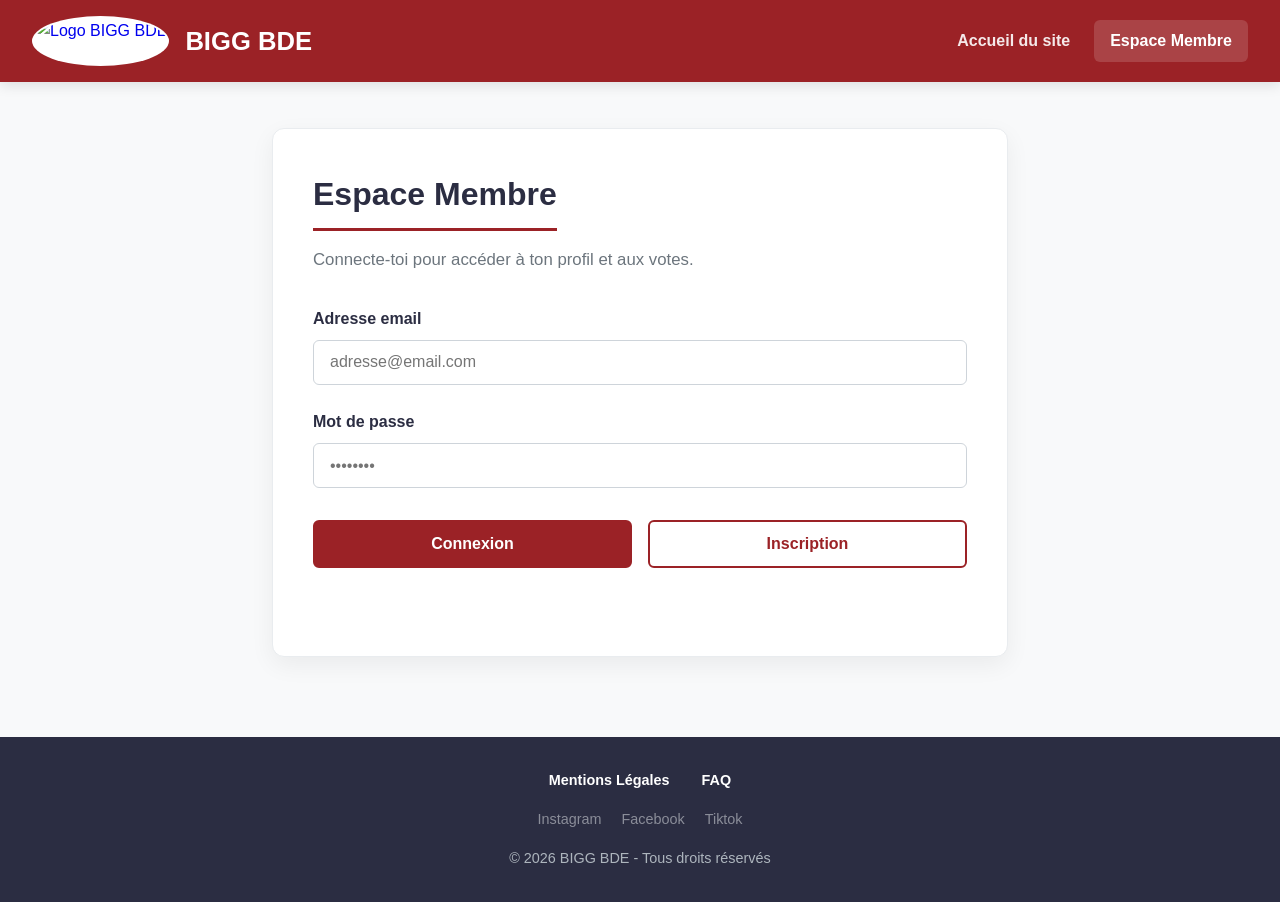
==== index.html @ 62cbf917 "ADD : fonctionnement principal" ====
<!DOCTYPE html>
<html lang="fr">
<head>
    <meta charset="UTF-8">
    <meta name="viewport" content="width=device-width, initial-scale=1.0">
    <title>BIGG BDE - Espace Membre</title>
    <link rel="icon" type="image/png" href="https://biggbde.fr/assets/favicons/favicon-256x256.png" sizes="256x256">
    <link rel="icon" type="image/x-icon" href="https://biggbde.fr/favicon.ico">
    <link rel="stylesheet" href="style.css">
    <script src="https://cdn.jsdelivr.net/npm/@supabase/supabase-js@2"></script>
    <script src="https://cdn.jsdelivr.net/npm/qrcodejs@1.0.0/qrcode.min.js"></script>
</head>
<body>
    <header>
        <a href="https://biggbde.fr/" class="brand">
            <img src="https://biggbde.fr/assets/favicons/web-app-manifest-512x512.png" alt="Logo BIGG BDE">
            <h1>BIGG BDE</h1>
        </a>
        <button class="menu-toggle" id="menu-toggle" aria-label="Ouvrir le menu">☰</button>
        <nav id="main-nav">
            <a href="https://biggbde.fr/">Accueil du site</a>
            <a href="#" class="active">Espace Membre</a>
            <div id="nav-auth" class="nav-auth hidden">
                <span id="user-email" class="user-email"></span>
                <button id="logout-btn" class="btn nav-contact-btn">Déconnexion</button>
            </div>
        </nav>
    </header>

    <main class="home-page">
        <section id="auth-section" class="app-section">
            <div class="card auth-card">
                <div class="card-content">
                    <h2>Espace Membre</h2>
                    <p class="subtitle">Connecte-toi pour accéder à ton profil et aux votes.</p>
                    <form id="auth-form">
                        <div class="input-group">
                            <label for="email">Adresse email</label>
                            <input type="email" id="email" required placeholder="adresse@email.com">
                        </div>
                        <div class="input-group">
                            <label for="password">Mot de passe</label>
                            <input type="password" id="password" required placeholder="••••••••">
                        </div>
                        <div class="auth-actions">
                            <button type="submit" id="login-btn" class="btn">Connexion</button>
                            <button type="button" id="signup-btn" class="btn btn-outline">Inscription</button>
                        </div>
                    </form>
                    <p id="auth-message" class="message"></p>
                </div>
            </div>
        </section>

        <section id="profile-section" class="app-section hidden">
            <div class="card profile-card" style="border-top: 5px solid var(--primary);">
                <div class="card-content text-center">
                    <h2 style="font-size: 1.5rem; border: none; margin-bottom: 0;">Carte de Membre</h2>
                    <p style="color: var(--gray); margin-bottom: 1.5rem;">BIGG BDE 2026-2027</p>
                    
                    <p id="member-name" class="member-name" style="font-size: 1.5rem; margin-bottom: 0.2rem;"></p>
                    <!-- Les détails (filière/année) seront injectés ici par le JS -->
                    
                    <div class="qr-wrapper" style="margin-top: 1.5rem;">
                        <div id="qrcode-container"></div>
                    </div>
                    <p class="qr-hint">Présente ce QR code aux organisateurs du BDE lors des événements pour valider ta cotisation.</p>
                </div>
            </div>
        </section>

        <section id="vote-section" class="app-section hidden">
            <div class="card vote-card">
                <div class="card-content">
                    <h2>Vote en cours</h2>
                    <p id="poll-question" class="poll-question">Chargement...</p>
                    <div id="poll-options" class="poll-options"></div>
                    <p id="vote-message" class="message"></p>
                    
                    <div id="results-container" class="results-container hidden">
                        <h3>Résultats en direct</h3>
                        <div id="results-list" class="results-list"></div>
                    </div>
                </div>
            </div>
        </section>
    </main>

    <footer>
        <div class="footer-links">
            <a href="https://biggbde.fr/mentions-legales/">Mentions Légales</a>
            <a href="https://biggbde.fr/faq/">FAQ</a>
        </div>
        <div class="footer-socials">
            <span><a href="https://www.instagram.com/bigg_bde" target="_blank">Instagram</a></span>
            <span><a href="https://www.facebook.com/profile.php?id=61569855328651" target="_blank">Facebook</a></span>
            <span><a href="https://www.tiktok.com/@biggbde" target="_blank">Tiktok</a></span>
        </div>
        <p>&copy; 2026 BIGG BDE - Tous droits réservés</p>
    </footer>

    <script src="app.js"></script>
</body>
</html>
---- style.css ----
:root {
    --primary: #9b2226;
    --primary-hover: #7b1a1e;
    --dark: #2b2d42;
    --dark-hover: #1a1c2b;
    --light: #f8f9fa;
    --white: #ffffff;
    --gray: #6c757d;
    --light-gray: #e9ecef;
    --border-radius: 12px;
    --shadow: 0 8px 24px rgba(0,0,0,0.06);
    --transition: all 0.3s ease;
}

* {
    box-sizing: border-box;
    margin: 0;
    padding: 0;
}

body {
    font-family: 'Segoe UI', Roboto, Helvetica, Arial, sans-serif;
    line-height: 1.6;
    background-color: var(--light);
    color: var(--dark);
    display: flex;
    flex-direction: column;
    min-height: 100vh;
    padding-top: 80px;
}

header {
    background-color: var(--primary);
    color: var(--white);
    padding: 1rem 2rem;
    display: flex;
    align-items: center;
    justify-content: space-between;
    box-shadow: 0 4px 12px rgba(0,0,0,0.1);
    position: fixed;
    top: 0;
    left: 0;
    width: 100%;
    z-index: 9999;
}

.brand {
    display: flex;
    align-items: center;
    gap: 1rem;
    text-decoration: none;
    transition: transform 0.2s ease;
}

.brand:hover {
    transform: scale(1.02);
}

.brand img {
    height: 50px;
    width: auto;
    border-radius: 50%;
    background: white;
    padding: 2px;
}

.brand h1 {
    font-size: 1.6rem;
    font-weight: 800;
    color: var(--white);
    margin: 0;
    white-space: nowrap;
}

nav {
    display: flex;
    gap: 0.5rem;
    flex-wrap: wrap;
    align-items: center;
    justify-content: flex-end;
}

nav a {
    color: var(--white);
    text-decoration: none;
    font-weight: 600;
    padding: 0.5rem 1rem;
    border-radius: 6px;
    transition: var(--transition);
    opacity: 0.9;
}

nav a:hover, nav a.active {
    background-color: rgba(255,255,255,0.15);
    opacity: 1;
}

.nav-contact-btn {
    background-color: var(--white);
    color: var(--primary) !important;
    border-radius: 20px;
    padding: 0.5rem 1.2rem;
    font-weight: 800;
    opacity: 1;
    margin-left: 0.5rem;
    box-shadow: 0 2px 8px rgba(0,0,0,0.2);
    border: none;
    cursor: pointer;
    font-family: inherit;
    font-size: 1rem;
}

.nav-contact-btn:hover {
    background-color: var(--dark);
    color: var(--white) !important;
    transform: translateY(-2px);
}

.nav-auth {
    display: flex;
    align-items: center;
    gap: 1rem;
}

.user-email {
    color: var(--white);
    font-size: 0.9rem;
    opacity: 0.9;
}

.menu-toggle {
    display: none;
    background: none;
    border: none;
    color: var(--white);
    font-size: 2rem;
    cursor: pointer;
    padding: 0;
    line-height: 1;
}

main {
    flex: 1;
    padding: 3rem 2rem;
    max-width: 800px;
    margin: 0 auto;
    width: 100%;
}

.app-section {
    margin-bottom: 2rem;
}

.card {
    background: var(--white);
    border-radius: var(--border-radius);
    box-shadow: var(--shadow);
    border: 1px solid var(--light-gray);
    overflow: hidden;
    transition: var(--transition);
}

.card:hover {
    box-shadow: 0 12px 32px rgba(0,0,0,0.1);
}

.card-content {
    padding: 2.5rem;
}

.text-center {
    text-align: center;
}

h2 {
    font-size: 2rem;
    margin-bottom: 1rem;
    color: var(--dark);
    border-bottom: 3px solid var(--primary);
    display: inline-block;
    padding-bottom: 0.5rem;
}

.subtitle {
    color: var(--gray);
    margin-bottom: 2rem;
    font-size: 1.05rem;
}

.input-group {
    margin-bottom: 1.5rem;
    text-align: left;
}

.input-group label {
    display: block;
    font-weight: 600;
    margin-bottom: 0.5rem;
    color: var(--dark);
}

.input-group input {
    width: 100%;
    padding: 0.8rem 1rem;
    border: 1px solid #ced4da;
    border-radius: 6px;
    font-family: inherit;
    font-size: 1rem;
    transition: var(--transition);
}

.input-group input:focus {
    outline: none;
    border-color: var(--primary);
    box-shadow: 0 0 0 3px rgba(155, 34, 38, 0.1);
}

.auth-actions {
    display: flex;
    gap: 1rem;
    margin-top: 2rem;
}

.btn {
    display: inline-block;
    background-color: var(--primary);
    color: var(--white);
    padding: 0.8rem 1.5rem;
    text-decoration: none;
    border-radius: 6px;
    font-weight: bold;
    font-size: 1rem;
    transition: var(--transition);
    text-align: center;
    border: 2px solid var(--primary);
    cursor: pointer;
    flex: 1;
}

.btn:hover {
    background-color: var(--primary-hover);
    border-color: var(--primary-hover);
}

.btn-outline {
    background: transparent;
    color: var(--primary);
}

.btn-outline:hover {
    background: var(--primary);
    color: var(--white);
}

.message {
    margin-top: 1.5rem;
    font-size: 0.95rem;
    color: var(--gray);
    min-height: 1.5rem;
}

.message.error { color: #dc3545; }
.message.success { color: #28a745; }

.member-name {
    font-size: 1.2rem;
    font-weight: bold;
    color: var(--primary);
    margin-bottom: 2rem;
}

.qr-wrapper {
    display: inline-block;
    background: var(--white);
    padding: 1.5rem;
    border: 2px dashed var(--light-gray);
    border-radius: var(--border-radius);
    margin-bottom: 1.5rem;
}

.qr-hint {
    color: var(--gray);
    font-size: 0.95rem;
    max-width: 400px;
    margin: 0 auto;
}

.poll-question {
    font-size: 1.2rem;
    font-weight: 600;
    margin-bottom: 2rem;
}

.poll-options {
    display: flex;
    flex-direction: column;
    gap: 1rem;
    margin-bottom: 2rem;
}

.poll-option {
    display: flex;
    align-items: center;
    gap: 1rem;
    padding: 1rem 1.5rem;
    background: var(--light);
    border: 2px solid var(--light-gray);
    border-radius: 8px;
    cursor: pointer;
    transition: var(--transition);
}

.poll-option:hover {
    border-color: var(--primary);
}

.poll-option.selected {
    border-color: var(--primary);
    background: rgba(155, 34, 38, 0.05);
}

.poll-option input[type="radio"] {
    width: 1.2rem;
    height: 1.2rem;
    accent-color: var(--primary);
    cursor: pointer;
}

.poll-option span {
    font-weight: 600;
    font-size: 1.05rem;
}

.results-container {
    margin-top: 2rem;
    padding-top: 2rem;
    border-top: 1px solid var(--light-gray);
}

.results-container h3 {
    margin-bottom: 1.5rem;
    color: var(--dark);
}

.results-list {
    display: flex;
    flex-direction: column;
    gap: 1.5rem;
}

.result-row {
    display: flex;
    flex-direction: column;
    gap: 0.5rem;
}

.result-label {
    display: flex;
    justify-content: space-between;
    font-weight: 600;
    color: var(--dark);
}

.result-bar {
    height: 12px;
    background: var(--light-gray);
    border-radius: 6px;
    overflow: hidden;
}

.result-fill {
    height: 100%;
    background: var(--primary);
    border-radius: 6px;
    transition: width 0.5s ease;
}

.hidden {
    display: none !important;
}

footer {
    background-color: var(--dark);
    color: #adb5bd;
    padding: 2rem;
    text-align: center;
    font-size: 0.9rem;
    display: flex;
    flex-direction: column;
    gap: 1rem;
}

footer a {
    color: var(--white);
    text-decoration: none;
    font-weight: bold;
}

footer a:hover {
    text-decoration: underline;
}

.footer-links {
    display: flex;
    justify-content: center;
    gap: 2rem;
    flex-wrap: wrap;
}

.footer-socials span { padding: 0.5rem; }
.footer-socials a { color: var(--light-gray); opacity: 50%; font-weight: normal; }
.footer-socials a:hover { text-decoration: underline; }

@media (max-width: 1155px) {
    .menu-toggle { display: block; }
    nav {
        display: flex;
        flex-direction: column;
        align-items: center;
        width: 100%;
        position: absolute;
        top: 100%;
        left: 0;
        background-color: var(--primary-hover);
        box-shadow: 0 8px 16px rgba(0,0,0,0.15);
        gap: 0.5rem;
        padding: 2rem 0;
        opacity: 0;
        visibility: hidden;
        transform: translateY(-15px);
        transition: all 0.4s cubic-bezier(0.25, 1, 0.5, 1);
    }
    nav.nav-open {
        opacity: 1;
        visibility: visible;
        transform: translateY(0);
    }
    nav a { width: 100%; text-align: center; padding: 1rem; }
    .nav-auth { flex-direction: column; width: 100%; }
    .nav-contact-btn { margin-top: 1rem; width: 80%; }
}

@media (max-width: 768px) {
    .card-content { padding: 1.5rem; }
    .auth-actions { flex-direction: column; }
    main { padding: 2rem 1rem; }
}
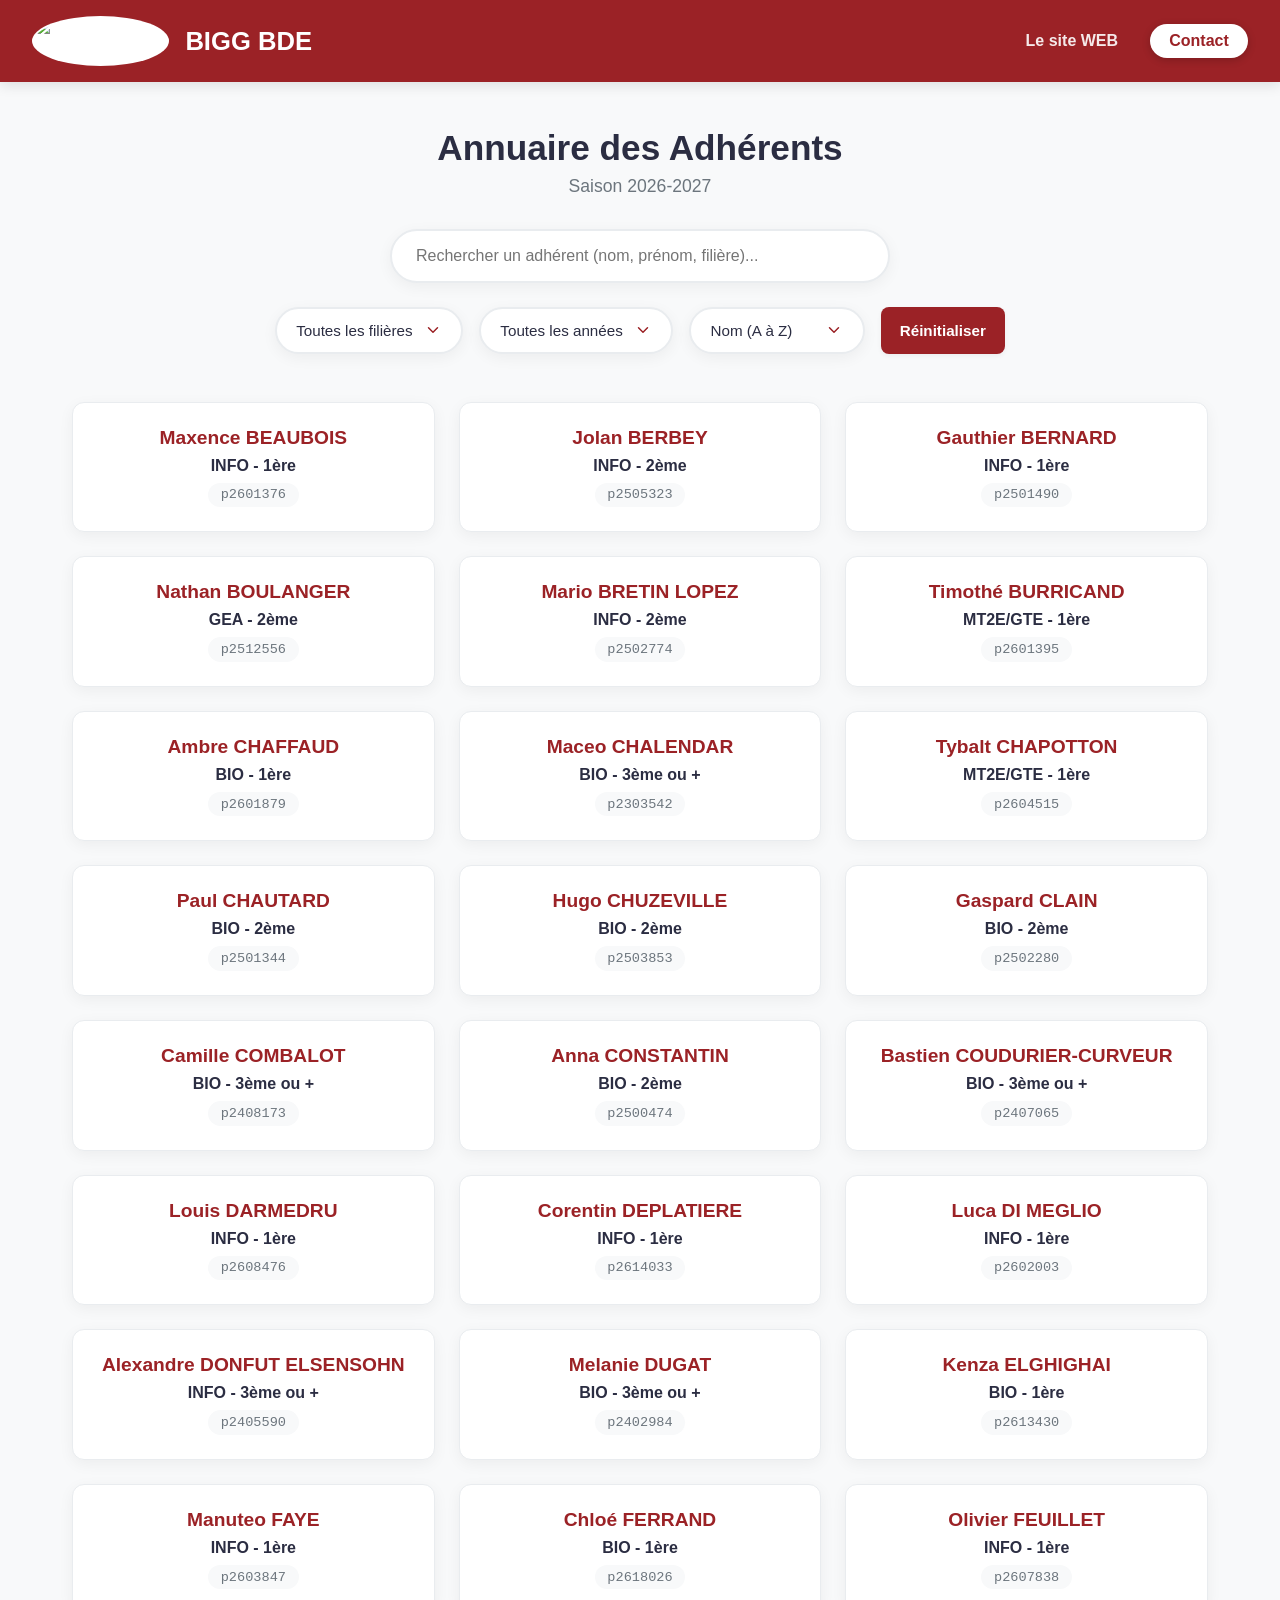
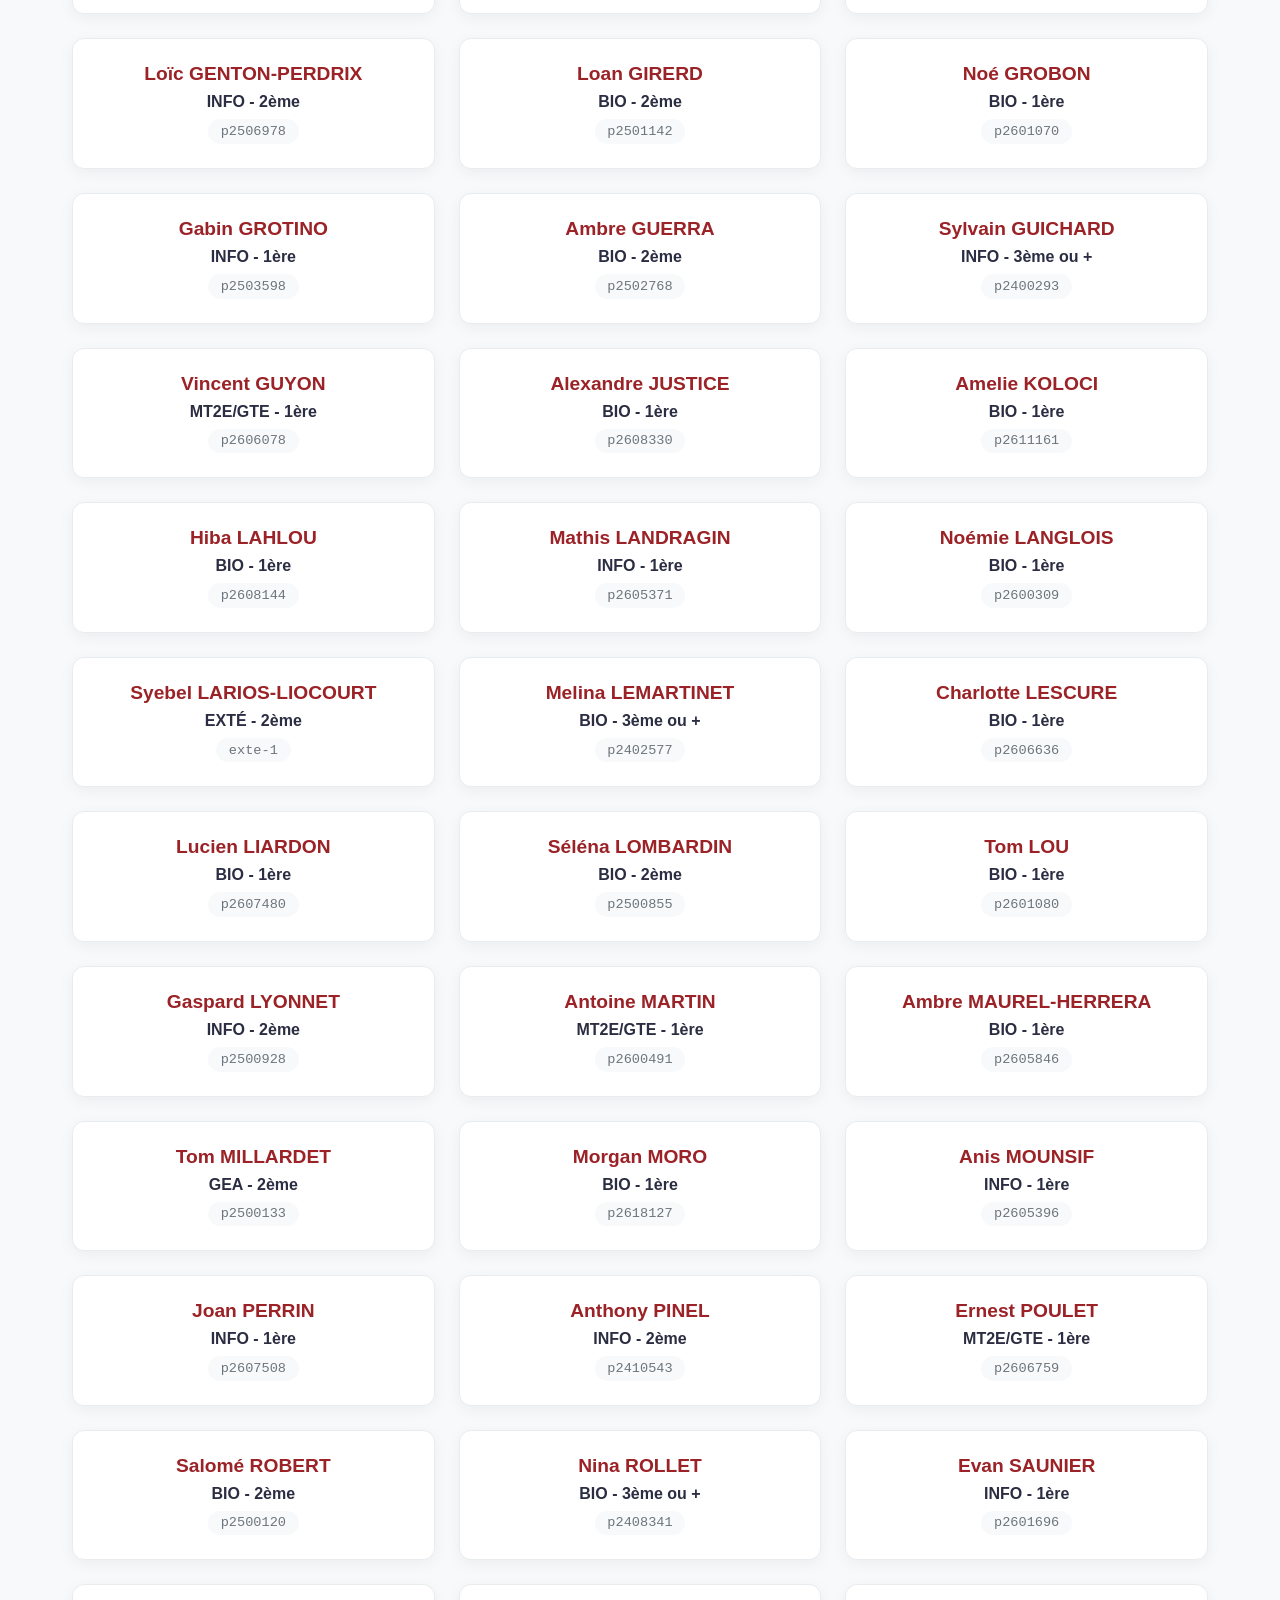
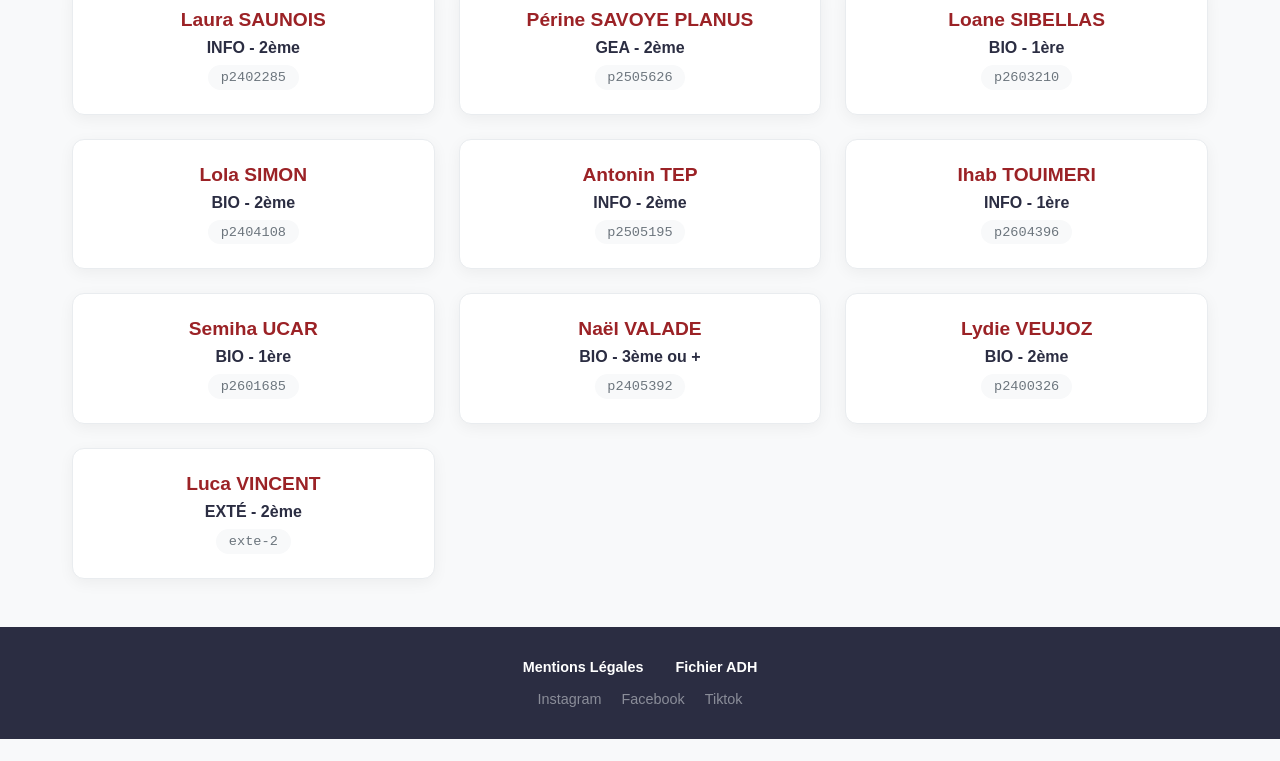
==== commit 6142b3ab: "UPDATE : refonte totale du site" ====
--- a/index.html
+++ b/index.html
@@ -3,102 +3,210 @@
 <head>
     <meta charset="UTF-8">
     <meta name="viewport" content="width=device-width, initial-scale=1.0">
-    <title>BIGG BDE - Espace Membre</title>
-    <link rel="icon" type="image/png" href="https://biggbde.fr/assets/favicons/favicon-256x256.png" sizes="256x256">
-    <link rel="icon" type="image/x-icon" href="https://biggbde.fr/favicon.ico">
-    <link rel="stylesheet" href="style.css">
-    <script src="https://cdn.jsdelivr.net/npm/@supabase/supabase-js@2"></script>
-    <script src="https://cdn.jsdelivr.net/npm/qrcodejs@1.0.0/qrcode.min.js"></script>
+    <title>Adhérents - BIGG BDE</title>
+    <meta name="description" content="La liste des adhérent.e.s du BIGG BDE sur le mandat 2026-2027 !">
+    <link rel="canonical" href="https://adh.biggbde.fr/">
+    <link rel="stylesheet" href="style.css" defer async>
+    <script src="data.js"></script>
+    <script src="script.js"></script>
+    
+    <meta name="theme-color" content="#9b2226">
+    <link rel="icon" type="image/png" href="https://biggbde.fr/assets/favicons/favicon-192x192.png" sizes="192x192">
+    <link rel="icon" type="image/svg+xml" href="https://biggbde.fr/assets/favicons/favicon.svg">
+    <link rel="apple-touch-icon" sizes="180x180" href="https://biggbde.fr/assets/favicons/apple-touch-icon.png" />
+    <meta name="apple-mobile-web-app-title" content="BIGG BDE" />
+    <link rel="manifest" href="https://biggbde.fr/assets/favicons/site.webmanifest" />
+    
+    <meta name="twitter:card" content="summary">
+    <meta name="twitter:title" content="BIGG BDE">
+    <meta name="twitter:site" content="@https://adh.biggbde.fr">
+    <meta name="twitter:description" content="La liste des adhérent.e.s du BIGG BDE sur le mandat 2026-2027 !">
+    <meta name="twitter:image" content="https://biggbde.fr/assets/favicons/web-app-manifest-512x512.png">
+    <meta name="twitter:image:alt" content="Logo BIGG BDE">
+
+    <meta property="og:type" content="website">
+    <meta property="og:title" content="BIGG BDE - Accueil">
+    <meta property="og:url" content="https://adh.biggbde.fr/">
+    <meta property="og:image" content="https://biggbde.fr/assets/favicons/web-app-manifest-512x512.png">
+    <meta property="og:description" content="La liste des adhérent.e.s du BIGG BDE sur le mandat 2026-2027 !">
+    <script type="application/ld+json">
+        {
+            "@context": "https://schema.org",
+        "@type": "Organization",
+        "name": "BIGG BDE",
+        "url": "https://adh.biggbde.fr",
+        "logo": "https://biggbde.fr/assets/favicons/favicon-256x256.png", 
+        "sameAs": [
+            "https://www.instagram.com/bigg_bde"
+        ],
+        "contactPoint": {
+            "@type": "ContactPoint",
+            "email": "webmaster@biggbde.fr",
+            "contactType": "technical support"
+        }
+    }
+    </script>
+    <script type="application/ld+json">
+    {
+        "@context": "https://schema.org",
+        "@type": "WebSite",
+        "name": "BIGG BDE",
+        "url": "https://adh.biggbde.fr"
+    }
+    </script>
 </head>
+
+
 <body>
     <header>
-        <a href="https://biggbde.fr/" class="brand">
+        <a href="/" class="brand">
             <img src="https://biggbde.fr/assets/favicons/web-app-manifest-512x512.png" alt="Logo BIGG BDE">
             <h1>BIGG BDE</h1>
         </a>
-        <button class="menu-toggle" id="menu-toggle" aria-label="Ouvrir le menu">☰</button>
-        <nav id="main-nav">
-            <a href="https://biggbde.fr/">Accueil du site</a>
-            <a href="#" class="active">Espace Membre</a>
-            <div id="nav-auth" class="nav-auth hidden">
-                <span id="user-email" class="user-email"></span>
-                <button id="logout-btn" class="btn nav-contact-btn">Déconnexion</button>
-            </div>
+        <nav>
+            <a href="https://biggbde.fr/">Le site WEB</a>
+            <a href="/contact/" class="nav-contact-btn">Contact</a>
         </nav>
     </header>
 
-    <main class="home-page">
-        <section id="auth-section" class="app-section">
-            <div class="card auth-card">
-                <div class="card-content">
-                    <h2>Espace Membre</h2>
-                    <p class="subtitle">Connecte-toi pour accéder à ton profil et aux votes.</p>
-                    <form id="auth-form">
-                        <div class="input-group">
-                            <label for="email">Adresse email</label>
-                            <input type="email" id="email" required placeholder="adresse@email.com">
-                        </div>
-                        <div class="input-group">
-                            <label for="password">Mot de passe</label>
-                            <input type="password" id="password" required placeholder="••••••••">
-                        </div>
-                        <div class="auth-actions">
-                            <button type="submit" id="login-btn" class="btn">Connexion</button>
-                            <button type="button" id="signup-btn" class="btn btn-outline">Inscription</button>
-                        </div>
-                    </form>
-                    <p id="auth-message" class="message"></p>
-                </div>
+    <main>
+        <div class="hero">
+            <h2>Annuaire des Adhérents</h2>
+            <p>Saison 2026-2027</p>
+            
+            <input type="text" id="searchInput" placeholder="Rechercher un adhérent (nom, prénom, filière)...">
+            
+            <!-- Nouveaux filtres ajoutés ici -->
+            <div class="filters">
+                <select id="filterFiliere">
+                    <option value="all">Toutes les filières</option>
+                </select>
+                
+                <select id="filterAnnee">
+                    <option value="all">Toutes les années</option>
+                </select>
+
+                <select id="sortOrder">
+                    <option value="nom_asc">Nom (A à Z)</option>
+                    <option value="nom_desc">Nom (Z à A)</option>
+                    <option value="prenom_asc">Prénom (A à Z)</option>
+                    <option value="prenom_desc">Prénom (Z à A)</option>
+                </select>
+
+                <button id="resetBtn">Réinitialiser</button>
             </div>
-        </section>
-
-        <section id="profile-section" class="app-section hidden">
-            <div class="card profile-card" style="border-top: 5px solid var(--primary);">
-                <div class="card-content text-center">
-                    <h2 style="font-size: 1.5rem; border: none; margin-bottom: 0;">Carte de Membre</h2>
-                    <p style="color: var(--gray); margin-bottom: 1.5rem;">BIGG BDE 2026-2027</p>
-                    
-                    <p id="member-name" class="member-name" style="font-size: 1.5rem; margin-bottom: 0.2rem;"></p>
-                    <!-- Les détails (filière/année) seront injectés ici par le JS -->
-                    
-                    <div class="qr-wrapper" style="margin-top: 1.5rem;">
-                        <div id="qrcode-container"></div>
-                    </div>
-                    <p class="qr-hint">Présente ce QR code aux organisateurs du BDE lors des événements pour valider ta cotisation.</p>
-                </div>
-            </div>
-        </section>
-
-        <section id="vote-section" class="app-section hidden">
-            <div class="card vote-card">
-                <div class="card-content">
-                    <h2>Vote en cours</h2>
-                    <p id="poll-question" class="poll-question">Chargement...</p>
-                    <div id="poll-options" class="poll-options"></div>
-                    <p id="vote-message" class="message"></p>
-                    
-                    <div id="results-container" class="results-container hidden">
-                        <h3>Résultats en direct</h3>
-                        <div id="results-list" class="results-list"></div>
-                    </div>
-                </div>
-            </div>
-        </section>
+        </div>
+
+        <div id="membersGrid" class="grid"></div>
     </main>
 
     <footer>
         <div class="footer-links">
-            <a href="https://biggbde.fr/mentions-legales/">Mentions Légales</a>
-            <a href="https://biggbde.fr/faq/">FAQ</a>
+            <a href="/mentions-legales/">Mentions Légales</a>
+            <a href="/2026-2027/ADH_BIGG_26-27.xlsx" download>Fichier ADH</a>
         </div>
         <div class="footer-socials">
             <span><a href="https://www.instagram.com/bigg_bde" target="_blank">Instagram</a></span>
             <span><a href="https://www.facebook.com/profile.php?id=61569855328651" target="_blank">Facebook</a></span>
             <span><a href="https://www.tiktok.com/@biggbde" target="_blank">Tiktok</a></span>
         </div>
-        <p>&copy; 2026 BIGG BDE - Tous droits réservés</p>
+        
+        <button id="scrollTopBtn" onclick="scrollToTop()" title="Remonter en haut">
+            <img src="https://biggbde.fr/assets/svg/angle-up-svgrepo-com.svg" alt="Angled Up Arrow SVG ; AUTHOR: FortAwesome" class="scroll-icon">
+        </button>
     </footer>
 
-    <script src="app.js"></script>
+    <script>
+        const searchInput = document.getElementById('searchInput');
+        const filterFiliere = document.getElementById('filterFiliere');
+        const filterAnnee = document.getElementById('filterAnnee');
+        const sortOrder = document.getElementById('sortOrder');
+        const resetBtn = document.getElementById('resetBtn');
+        const grid = document.getElementById('membersGrid');
+
+        // Remplir dynamiquement la liste des filières basées sur data.js
+        const uniqueFilieres = [...new Set(members.map(m => m.filiere))].filter(Boolean).sort();
+        uniqueFilieres.forEach(f => {
+            const opt = document.createElement('option');
+            opt.value = f;
+            opt.textContent = f;
+            filterFiliere.appendChild(opt);
+        });
+
+        // Remplir dynamiquement la liste des années basées sur data.js
+        const uniqueAnnees = [...new Set(members.map(m => m.annee))].filter(Boolean).sort();
+        uniqueAnnees.forEach(a => {
+            const opt = document.createElement('option');
+            opt.value = a;
+            opt.textContent = a;
+            filterAnnee.appendChild(opt);
+        });
+
+        function renderMembers() {
+            grid.innerHTML = '';
+            
+            const query = searchInput.value.toLowerCase();
+            const selectedFiliere = filterFiliere.value;
+            const selectedAnnee = filterAnnee.value;
+            const selectedSort = sortOrder.value;
+
+            // 1. Filtrer
+            let filtered = members.filter(m => {
+                const text = `${m.prenom} ${m.nom} ${m.filiere} ${m.annee} ${m.id}`.toLowerCase();
+                const matchSearch = text.includes(query);
+                const matchFiliere = (selectedFiliere === 'all' || m.filiere === selectedFiliere);
+                const matchAnnee = (selectedAnnee === 'all' || m.annee === selectedAnnee);
+                
+                return matchSearch && matchFiliere && matchAnnee;
+            });
+
+            // 2. Trier (avec localeCompare pour gérer les accents)
+            filtered.sort((a, b) => {
+                if (selectedSort === 'nom_asc') return (a.nom || '').localeCompare(b.nom || '', 'fr');
+                if (selectedSort === 'nom_desc') return (b.nom || '').localeCompare(a.nom || '', 'fr');
+                if (selectedSort === 'prenom_asc') return (a.prenom || '').localeCompare(b.prenom || '', 'fr');
+                if (selectedSort === 'prenom_desc') return (b.prenom || '').localeCompare(a.prenom || '', 'fr');
+                return 0;
+            });
+
+            // 3. Afficher
+            if (filtered.length === 0) {
+                grid.innerHTML = '<p style="text-align:center; width:100%; color:var(--gray); grid-column: 1 / -1;">Aucun adhérent trouvé.</p>';
+                return;
+            }
+
+            filtered.forEach(m => {
+                const card = document.createElement('a');
+                card.href = `2026-2027/${m.id}/`;
+                card.className = 'member-card';
+                const displayName = m.nom ? `${m.prenom} ${m.nom}` : m.prenom;
+                
+                card.innerHTML = `
+                    <h3>${displayName}</h3>
+                    <p class="filiere">${m.filiere} ${m.annee ? '- ' + m.annee : ''}</p>
+                    <p class="id-tag">${m.displayId || m.id}</p>
+                `;
+                grid.appendChild(card);
+            });
+        }
+
+        // Écouteurs d'événements pour actualiser en direct
+        searchInput.addEventListener('input', renderMembers);
+        filterFiliere.addEventListener('change', renderMembers);
+        filterAnnee.addEventListener('change', renderMembers);
+        sortOrder.addEventListener('change', renderMembers);
+
+        // Bouton Réinitialiser
+        resetBtn.addEventListener('click', () => {
+            searchInput.value = '';
+            filterFiliere.value = 'all';
+            filterAnnee.value = 'all';
+            sortOrder.value = 'nom_asc';
+            renderMembers();
+        });
+
+        // Premier affichage au chargement de la page
+        renderMembers();
+    </script>
 </body>
 </html>
--- a/style.css
+++ b/style.css
@@ -1,32 +1,832 @@
 :root {
-    --primary: #9b2226;
-    --primary-hover: #7b1a1e;
-    --dark: #2b2d42;
-    --dark-hover: #1a1c2b;
-    --light: #f8f9fa;
-    --white: #ffffff;
-    --gray: #6c757d;
-    --light-gray: #e9ecef;
-    --border-radius: 12px;
-    --shadow: 0 8px 24px rgba(0,0,0,0.06);
-    --transition: all 0.3s ease;
+ --primary: #9b2226;
+ --primary-hover: #7b1a1e;
+ --dark: #2b2d42;
+ --light: #f8f9fa;
+ --white: #ffffff;
+ --gray: #6c757d;
+ --light-gray: #e9ecef;
+ --border-radius: 12px;
+ --shadow: 0 4px 15px rgba(0,0,0,0.05)
 }
 
 * {
-    box-sizing: border-box;
-    margin: 0;
-    padding: 0;
+ box-sizing: border-box;
+ margin: 0;
+ padding: 0
+}
+
+html {
+ scroll-behavior: smooth
 }
 
 body {
-    font-family: 'Segoe UI', Roboto, Helvetica, Arial, sans-serif;
-    line-height: 1.6;
-    background-color: var(--light);
-    color: var(--dark);
-    display: flex;
-    flex-direction: column;
-    min-height: 100vh;
-    padding-top: 80px;
+ font-family: 'Segoe UI', Roboto, Helvetica, Arial, sans-serif;
+ background-color: var(--light);
+ color: var(--dark);
+ min-height: 100vh;
+ display: flex;
+ flex-direction: column
+}
+
+header {
+ background-color: var(--primary);
+ padding: 1rem 2rem;
+ display: flex;
+ align-items: center;
+ box-shadow: 0 4px 12px rgba(0,0,0,0.1)
+}
+
+.brand {
+ display: flex;
+ align-items: center;
+ gap: 1rem;
+ text-decoration: none;
+ color: var(--white)
+}
+
+.brand img {
+ height: 40px;
+ border-radius: 50%;
+ background: white;
+ padding: 2px
+}
+
+.brand h1 {
+ font-size: 1.4rem;
+ font-weight: 800
+}
+
+main {
+ flex: 1;
+ max-width: 1200px;
+ margin: 0 auto;
+ padding: 3rem 2rem;
+ width: 100%
+}
+
+.hero {
+ text-align: center;
+ margin-bottom: 3rem
+}
+
+.hero h2 {
+ font-size: 2.2rem;
+ margin-bottom: 0.5rem;
+ color: var(--dark)
+}
+
+.hero p {
+ color: var(--gray);
+ margin-bottom: 2rem;
+ font-size: 1.1rem
+}
+
+#searchInput {
+ width: 100%;
+ max-width: 500px;
+ padding: 1rem 1.5rem;
+ border: 2px solid var(--light-gray);
+ border-radius: 30px;
+ font-size: 1rem;
+ outline: none;
+ transition: all 0.3s ease;
+ box-shadow: var(--shadow)
+}
+
+#searchInput:focus {
+ border-color: var(--primary)
+}
+
+.grid {
+ display: grid;
+ grid-template-columns: repeat(auto-fill, minmax(280px, 1fr));
+ gap: 1.5rem
+}
+
+.member-card {
+ background: var(--white);
+ border-radius: var(--border-radius);
+ padding: 1.5rem;
+ text-decoration: none;
+ color: inherit;
+ box-shadow: var(--shadow);
+ border: 1px solid var(--light-gray);
+ transition: transform 0.2s, box-shadow 0.2s;
+ display: flex;
+ flex-direction: column;
+ align-items: center;
+ text-align: center
+}
+
+.member-card:hover {
+ transform: translateY(-4px);
+ box-shadow: 0 8px 25px rgba(155, 34, 38, 0.15);
+ border-color: var(--primary)
+}
+
+.member-card h3 {
+ font-size: 1.2rem;
+ margin-bottom: 0.5rem;
+ color: var(--primary)
+}
+
+.member-card .filiere {
+ font-weight: 600;
+ color: var(--dark);
+ margin-bottom: 0.5rem
+}
+
+.member-card .id-tag {
+ font-size: 0.85rem;
+ background: var(--light);
+ padding: 0.3rem 0.8rem;
+ border-radius: 20px;
+ color: var(--gray);
+ font-family: monospace
+}
+
+.profile-card {
+ background: var(--white);
+ border-radius: var(--border-radius);
+ padding: 3rem 2rem;
+ max-width: 500px;
+ margin: 0 auto;
+ text-align: center;
+ box-shadow: 0 8px 30px rgba(0,0,0,0.08);
+ border-top: 6px solid var(--primary)
+}
+
+.profile-card h2 {
+ font-size: 2rem;
+ margin-bottom: 0.5rem;
+ color: var(--dark)
+}
+
+.profile-card .badge {
+ display: inline-block;
+ background: rgba(155, 34, 38, 0.1);
+ color: var(--primary);
+ padding: 0.5rem 1rem;
+ border-radius: 20px;
+ font-weight: bold;
+ margin-bottom: 2rem
+}
+
+.profile-card .info {
+ text-align: left;
+ background: var(--light);
+ padding: 1.5rem;
+ border-radius: 8px;
+ margin-bottom: 2rem
+}
+
+.profile-card .info p {
+ margin-bottom: 0.8rem;
+ font-size: 1.05rem
+}
+
+.profile-card .info p:last-child {
+ margin-bottom: 0
+}
+
+.btn {
+ display: inline-block;
+ background: var(--primary);
+ color: var(--white);
+ padding: 0.8rem 1.5rem;
+ text-decoration: none;
+ border-radius: 8px;
+ font-weight: bold;
+ transition: background 0.3s
+}
+
+.btn:hover {
+ background: var(--primary-hover)
+}
+
+
+.filters {
+ display: flex;
+ justify-content: center;
+ gap: 1rem;
+ flex-wrap: wrap;
+ margin-top: 1.5rem
+}
+
+.filters select,
+.filters button {
+ padding: 0.8rem 1.2rem;
+ border-radius: 8px;
+ border: 1px solid var(--light-gray);
+ font-family: inherit;
+ font-size: 0.95rem;
+ outline: none;
+ background-color: var(--white);
+ color: var(--dark);
+ cursor: pointer;
+ transition: all 0.3s ease;
+ box-shadow: 0 2px 5px rgba(0,0,0,0.05)
+}
+
+.filters select:focus,
+.filters select:hover {
+ border-color: var(--primary)
+}
+
+.filters button {
+ background-color: var(--primary);
+ color: var(--white);
+ border: none;
+ font-weight: bold
+}
+
+.filters button:hover {
+ background-color: var(--primary-hover)
+}
+
+
+
+
+@media (max-width: 768px) {
+ main {
+ padding: 2rem 1rem
+ }
+
+ .hero h2 {
+ font-size: 1.8rem
+ }
+
+ .hero p {
+ font-size: 1rem;
+ margin-bottom: 1.5rem
+ }
+
+
+ .filters {
+ gap: 0.8rem
+ }
+
+ .filters select,
+ .filters button {
+ font-size: 0.9rem;
+ padding: 0.7rem 1rem;
+ flex: 1 1 calc(50% - 0.8rem);
+ text-align: center
+ }
+
+ .profile-card {
+ padding: 2rem 1.5rem
+ }
+}
+
+
+@media (max-width: 480px) {
+ header {
+ padding: 0.8rem 1rem
+ }
+
+ .brand h1 {
+ font-size: 1.2rem
+ }
+
+ .brand img {
+ height: 35px
+ }
+
+ .hero h2 {
+ font-size: 1.5rem
+ }
+
+
+ #searchInput {
+ padding: 0.8rem 1rem;
+ font-size: 0.95rem
+ }
+
+
+ .filters {
+ flex-direction: column;
+ width: 100%
+ }
+
+ .filters select,
+ .filters button {
+ width: 100%;
+ flex: none
+ }
+
+
+ .grid {
+ grid-template-columns: 1fr;
+ gap: 1rem
+ }
+
+ .member-card {
+ padding: 1.2rem
+ }
+
+ .member-card h3 {
+ font-size: 1.1rem
+ }
+
+
+ .profile-card {
+ padding: 2rem 1rem
+ }
+
+ .profile-card h2 {
+ font-size: 1.5rem
+ }
+
+ .profile-card .info {
+ padding: 1rem
+ }
+}
+
+.filters select {
+
+ appearance: none;
+ -webkit-appearance: none;
+ -moz-appearance: none;
+
+
+ background-image: url("data:image/svg+xml;charset=UTF-8,%3Csvg xmlns='http://www.w3.org/2000/svg' viewBox='0 0 24 24' fill='none' stroke='%239b2226' stroke-width='2' stroke-linecap='round' stroke-linejoin='round'%3E%3Cpolyline points='6 9 12 15 18 9'%3E%3C/polyline%3E%3C/svg%3E");
+ background-repeat: no-repeat;
+ background-position: right 1.2rem center;
+ background-size: 1.2em;
+
+
+ padding: 0.8rem 3rem 0.8rem 1.2rem;
+
+
+ border-radius: 30px;
+ border: 2px solid var(--light-gray);
+ font-family: inherit;
+ font-size: 0.95rem;
+ outline: none;
+ background-color: var(--white);
+ color: var(--dark);
+ cursor: pointer;
+ transition: all 0.3s ease;
+ box-shadow: var(--shadow)
+}
+
+
+.filters select:hover,
+.filters select:focus {
+ border-color: var(--primary);
+ box-shadow: 0 0 0 3px rgba(155, 34, 38, 0.1)
+}
+
+
+.filters select option {
+ background-color: var(--white);
+ color: var(--dark);
+ padding: 10px
+}
+
+
+.filters select option {
+ background-color: var(--white);
+ color: var(--dark);
+ font-family: inherit;
+ font-size: 1rem;
+ padding: 10px
+}
+
+
+.filters select option:checked {
+ background-color: var(--primary) !important;
+ color: var(--white) !important
+}
+
+
+
+
+.error-wrapper {
+ display: flex;
+ justify-content: center;
+ align-items: center;
+ min-height: calc(100vh - 200px);
+ padding: 2rem 1rem
+}
+
+.error-card {
+ background: var(--white);
+ border-radius: 24px;
+ padding: 4rem 3rem;
+ max-width: 550px;
+ width: 100%;
+ text-align: center;
+ box-shadow: 0 20px 40px rgba(0, 0, 0, 0.08), 0 1px 3px rgba(0,0,0,0.05);
+ border: 1px solid rgba(0,0,0,0.03);
+ position: relative;
+ overflow: hidden
+}
+
+
+.error-card::before {
+ content: '';
+ position: absolute;
+ top: 0;
+ left: 0;
+ right: 0;
+ height: 6px;
+ background: linear-gradient(90deg, var(--primary), #d9534f)
+}
+
+.error-icon-bg {
+ width: 80px;
+ height: 80px;
+ background: rgba(155, 34, 38, 0.1);
+ border-radius: 50%;
+ display: flex;
+ justify-content: center;
+ align-items: center;
+ margin: 0 auto 1.5rem auto
+}
+
+.error-svg {
+ width: 40px;
+ height: 40px;
+ color: var(--primary)
+}
+
+.error-code {
+ font-size: 7rem;
+ line-height: 1;
+ font-weight: 900;
+ margin-bottom: 0.5rem;
+
+ background: linear-gradient(135deg, var(--primary) 0%, #d9534f 100%);
+ -webkit-background-clip: text;
+ -webkit-text-fill-color: transparent;
+ letter-spacing: -0.05em
+}
+
+.error-title {
+ font-size: 1.6rem;
+ color: var(--dark);
+ margin-bottom: 1rem;
+ font-weight: 700
+}
+
+.error-text {
+ color: var(--gray);
+ font-size: 1.05rem;
+ line-height: 1.6;
+ margin-bottom: 2.5rem;
+ max-width: 400px;
+ margin-left: auto;
+ margin-right: auto
+}
+
+
+.btn-404 {
+ display: inline-flex;
+ align-items: center;
+ justify-content: center;
+ gap: 0.8rem;
+ background: var(--dark);
+ color: var(--white);
+ padding: 1rem 2rem;
+ border-radius: 50px;
+ font-size: 1.05rem;
+ font-weight: 600;
+ transition: all 0.3s ease;
+ border: 2px solid var(--dark);
+ box-shadow: 0 4px 15px rgba(43, 45, 66, 0.2)
+}
+
+.btn-404:hover {
+ background: var(--primary);
+ border-color: var(--primary);
+ transform: translateY(-3px);
+ box-shadow: 0 8px 25px rgba(155, 34, 38, 0.3)
+}
+
+.btn-arrow {
+ width: 20px;
+ height: 20px;
+ transition: transform 0.3s ease
+}
+
+.btn-404:hover .btn-arrow {
+ transform: translateX(4px)
+}
+
+
+@media (max-width: 480px) {
+ .error-card {
+ padding: 3rem 1.5rem;
+ border-radius: 20px
+ }
+
+ .error-code {
+ font-size: 5.5rem
+ }
+
+ .error-title {
+ font-size: 1.4rem
+ }
+
+ .error-text {
+ font-size: 0.95rem
+ }
+}
+
+
+
+footer {
+ background-color: var(--dark);
+ color: #adb5bd;
+ padding: 2rem;
+ text-align: center;
+ font-size: 0.9rem;
+ display: flex;
+ flex-direction: column;
+ gap: 1rem;
+ a.footer-admin-space {
+	color:unset;
+	font-weight: 500
+ }
+}
+
+footer a {
+ color: var(--white);
+ text-decoration: none;
+ font-weight: bold
+}
+
+footer a:hover {
+ text-decoration: underline
+}
+
+.footer-links {
+ display: flex;
+ justify-content: center;
+ gap: 2rem;
+ flex-wrap: wrap
+}
+
+.footer-socials span {
+ padding: 0.5rem
+}
+
+.footer-socials a {
+ color: var(--light-gray);
+ opacity: 50%;
+ text-decoration: none;
+ font-weight: normal
+}
+
+.footer-socials a:hover {
+ text-decoration: underline
+}
+
+#scrollTopBtn {
+ display: none;
+ position: fixed;
+ bottom: 25px;
+ right: 25px;
+ z-index: 99;
+ width: 4.5rem;
+ height: 4.5rem;
+ border-radius: 50%;
+ padding: 0;
+ align-items: center;
+ justify-content: center;
+ background-color: var(--primary);
+ border: none;
+ box-shadow: 0 4px 12px rgba(0, 0, 0, 0.15);
+ cursor: pointer;
+ transition: all 0.25s ease
+}
+
+.scroll-icon {
+ width: 3rem;
+ height: auto;
+ object-fit: contain;
+ display: block;
+ transition: transform 0.2s ease
+}
+
+@media (min-width: 1000px) {
+ #scrollTopBtn {
+ bottom:45px;
+ right:45px;
+ width: 6rem;
+ height: 6rem
+ }
+ .scroll-icon {
+ width: 4rem
+ }
+}
+@media (max-width: 999px) {
+ #scrollTopBtn {
+ width: 6.5rem;
+ height: 6.5rem
+ }
+ .scroll-icon {
+ width: 5rem
+ }
+}
+
+@media (max-width: 631px) {
+ #scrollTopBtn {
+ bottom: 25px;
+ right: 25px;
+ width: 5.5rem;
+ height: 5.5rem
+ }
+ .scroll-icon {
+ width: 4rem
+ }
+}
+
+
+
+
+.id-card-wrapper {
+ display: flex;
+ flex-direction: column;
+ align-items: center;
+ justify-content: center;
+ padding: 3rem 1rem;
+ gap: 2rem
+}
+
+.id-card {
+ width: 100%;
+ max-width: 420px;
+ background: #1e1e24;
+ border-radius: 16px;
+ padding: 2rem;
+ position: relative;
+ box-shadow: 0 10px 30px rgba(0, 0, 0, 0.1);
+ border: 1px solid rgba(255, 255, 255, 0.05);
+ color: var(--white);
+ display: flex;
+ flex-direction: column;
+ transition: box-shadow 0.3s ease
+}
+
+.id-card:hover {
+ box-shadow: 0 15px 35px rgba(0, 0, 0, 0.2)
+}
+
+.id-header {
+ display: flex;
+ justify-content: space-between;
+ align-items: center;
+ margin-bottom: 2.5rem
+}
+
+.id-brand {
+ display: flex;
+ align-items: center;
+ gap: 0.6rem;
+ font-weight: 700;
+ font-size: 1rem;
+ letter-spacing: 0.05em;
+ color: #e0e0e0
+}
+
+.id-brand img {
+ width: 24px;
+ height: 24px;
+ border-radius: 50%;
+ background: var(--white);
+ padding: 2px
+}
+
+.id-year {
+ font-size: 0.85rem;
+ font-weight: 600;
+ color: #9b9ba3;
+ text-transform: uppercase;
+ letter-spacing: 0.05em
+}
+
+.id-body {
+ display: flex;
+ flex-direction: column;
+ align-items: center;
+ text-align: center;
+ margin-bottom: 3rem
+}
+
+.id-name {
+ font-size: 2.8rem;
+ line-height: 1.1;
+ font-weight: 800;
+ margin-bottom: 1rem;
+ color: var(--white);
+ text-transform: uppercase;
+ letter-spacing: -0.02em
+}
+
+.id-badge {
+ display: inline-block;
+ font-size: 0.75rem;
+ font-weight: 600;
+ text-transform: uppercase;
+ letter-spacing: 0.05em;
+ background: rgba(255, 255, 255, 0.05);
+ padding: 0.4rem 1rem;
+ border-radius: 20px;
+ color: #9b9ba3;
+ border: 1px solid rgba(255, 255, 255, 0.1)
+}
+
+
+.id-footer {
+ display: grid;
+ grid-template-columns: 1fr 1fr;
+ gap: 1.5rem;
+ border-top: 1px solid rgba(255, 255, 255, 0.08);
+ padding-top: 1.5rem
+}
+
+.id-data {
+ display: flex;
+ flex-direction: column;
+ gap: 0.3rem
+}
+
+.id-label {
+ font-size: 0.75rem;
+ color: #6c757d;
+ text-transform: uppercase;
+ letter-spacing: 0.05em;
+ font-weight: 600
+}
+
+.id-value {
+ font-size: 1.05rem;
+ font-weight: 600;
+ color: #e0e0e0
+}
+
+
+.id-value.mono {
+ font-family: monospace;
+ letter-spacing: 0.05em;
+ color: #ff8787
+}
+
+.btn-return {
+ display: inline-flex;
+ align-items: center;
+ gap: 0.5rem;
+ background: transparent;
+ color: var(--gray);
+ border: 1px solid var(--light-gray);
+ padding: 0.8rem 1.5rem;
+ border-radius: 30px;
+ font-weight: 600;
+ transition: all 0.2s ease
+}
+
+.btn-return:hover {
+ background: var(--dark);
+ border-color: var(--dark);
+ color: var(--white)
+}
+
+.btn-arrow-left {
+ width: 18px;
+ height: 18px
+}
+
+@media (max-width: 480px) {
+ .id-card {
+ padding: 1.5rem
+ }
+ .id-name {
+ font-size: 2.2rem
+ }
+ .id-body {
+ margin-bottom: 2rem
+ }
+ .id-footer {
+ gap: 1rem
+ }
+}
+
+
+
+
+
+
+
+
+/* =========================================
+   HEADER & NAVBAR
+   ========================================= */
+body {
+    padding-top: 80px; /* Pour compenser le header fixe */
 }
 
 header {
@@ -42,6 +842,11 @@
     left: 0;
     width: 100%;
     z-index: 9999;
+    transition: transform 0.3s ease-in-out;
+}
+
+.header-hidden {
+    transform: translateY(-100%);
 }
 
 .brand {
@@ -95,37 +900,21 @@
     opacity: 1;
 }
 
-.nav-contact-btn {
+nav a.nav-contact-btn {
     background-color: var(--white);
-    color: var(--primary) !important;
+    color: var(--primary);
     border-radius: 20px;
     padding: 0.5rem 1.2rem;
     font-weight: 800;
     opacity: 1;
     margin-left: 0.5rem;
     box-shadow: 0 2px 8px rgba(0,0,0,0.2);
-    border: none;
-    cursor: pointer;
-    font-family: inherit;
-    font-size: 1rem;
-}
-
-.nav-contact-btn:hover {
+}
+
+nav a.nav-contact-btn:hover {
     background-color: var(--dark);
-    color: var(--white) !important;
+    color: var(--white);
     transform: translateY(-2px);
-}
-
-.nav-auth {
-    display: flex;
-    align-items: center;
-    gap: 1rem;
-}
-
-.user-email {
-    color: var(--white);
-    font-size: 0.9rem;
-    opacity: 0.9;
 }
 
 .menu-toggle {
@@ -139,280 +928,56 @@
     line-height: 1;
 }
 
-main {
-    flex: 1;
-    padding: 3rem 2rem;
-    max-width: 800px;
-    margin: 0 auto;
-    width: 100%;
-}
-
-.app-section {
-    margin-bottom: 2rem;
-}
-
-.card {
-    background: var(--white);
-    border-radius: var(--border-radius);
-    box-shadow: var(--shadow);
-    border: 1px solid var(--light-gray);
-    overflow: hidden;
-    transition: var(--transition);
-}
-
-.card:hover {
-    box-shadow: 0 12px 32px rgba(0,0,0,0.1);
-}
-
-.card-content {
-    padding: 2.5rem;
-}
-
-.text-center {
-    text-align: center;
-}
-
-h2 {
-    font-size: 2rem;
-    margin-bottom: 1rem;
-    color: var(--dark);
-    border-bottom: 3px solid var(--primary);
-    display: inline-block;
-    padding-bottom: 0.5rem;
-}
-
-.subtitle {
-    color: var(--gray);
-    margin-bottom: 2rem;
-    font-size: 1.05rem;
-}
-
-.input-group {
-    margin-bottom: 1.5rem;
-    text-align: left;
-}
-
-.input-group label {
-    display: block;
-    font-weight: 600;
-    margin-bottom: 0.5rem;
-    color: var(--dark);
-}
-
-.input-group input {
-    width: 100%;
-    padding: 0.8rem 1rem;
-    border: 1px solid #ced4da;
-    border-radius: 6px;
-    font-family: inherit;
-    font-size: 1rem;
-    transition: var(--transition);
-}
-
-.input-group input:focus {
-    outline: none;
-    border-color: var(--primary);
-    box-shadow: 0 0 0 3px rgba(155, 34, 38, 0.1);
-}
-
-.auth-actions {
-    display: flex;
-    gap: 1rem;
-    margin-top: 2rem;
-}
-
-.btn {
-    display: inline-block;
-    background-color: var(--primary);
-    color: var(--white);
-    padding: 0.8rem 1.5rem;
-    text-decoration: none;
-    border-radius: 6px;
-    font-weight: bold;
-    font-size: 1rem;
-    transition: var(--transition);
-    text-align: center;
-    border: 2px solid var(--primary);
-    cursor: pointer;
-    flex: 1;
-}
-
-.btn:hover {
-    background-color: var(--primary-hover);
-    border-color: var(--primary-hover);
-}
-
-.btn-outline {
-    background: transparent;
-    color: var(--primary);
-}
-
-.btn-outline:hover {
-    background: var(--primary);
-    color: var(--white);
-}
-
-.message {
-    margin-top: 1.5rem;
-    font-size: 0.95rem;
-    color: var(--gray);
-    min-height: 1.5rem;
-}
-
-.message.error { color: #dc3545; }
-.message.success { color: #28a745; }
-
-.member-name {
-    font-size: 1.2rem;
-    font-weight: bold;
-    color: var(--primary);
-    margin-bottom: 2rem;
-}
-
-.qr-wrapper {
-    display: inline-block;
-    background: var(--white);
-    padding: 1.5rem;
-    border: 2px dashed var(--light-gray);
-    border-radius: var(--border-radius);
-    margin-bottom: 1.5rem;
-}
-
-.qr-hint {
-    color: var(--gray);
-    font-size: 0.95rem;
-    max-width: 400px;
-    margin: 0 auto;
-}
-
-.poll-question {
-    font-size: 1.2rem;
-    font-weight: 600;
-    margin-bottom: 2rem;
-}
-
-.poll-options {
-    display: flex;
-    flex-direction: column;
-    gap: 1rem;
-    margin-bottom: 2rem;
-}
-
-.poll-option {
+.nav-item {
+    position: relative;
     display: flex;
     align-items: center;
-    gap: 1rem;
-    padding: 1rem 1.5rem;
-    background: var(--light);
-    border: 2px solid var(--light-gray);
-    border-radius: 8px;
-    cursor: pointer;
-    transition: var(--transition);
-}
-
-.poll-option:hover {
-    border-color: var(--primary);
-}
-
-.poll-option.selected {
-    border-color: var(--primary);
-    background: rgba(155, 34, 38, 0.05);
-}
-
-.poll-option input[type="radio"] {
-    width: 1.2rem;
-    height: 1.2rem;
-    accent-color: var(--primary);
-    cursor: pointer;
-}
-
-.poll-option span {
-    font-weight: 600;
-    font-size: 1.05rem;
-}
-
-.results-container {
-    margin-top: 2rem;
-    padding-top: 2rem;
-    border-top: 1px solid var(--light-gray);
-}
-
-.results-container h3 {
-    margin-bottom: 1.5rem;
-    color: var(--dark);
-}
-
-.results-list {
-    display: flex;
-    flex-direction: column;
-    gap: 1.5rem;
-}
-
-.result-row {
-    display: flex;
-    flex-direction: column;
-    gap: 0.5rem;
-}
-
-.result-label {
-    display: flex;
-    justify-content: space-between;
-    font-weight: 600;
-    color: var(--dark);
-}
-
-.result-bar {
-    height: 12px;
-    background: var(--light-gray);
-    border-radius: 6px;
-    overflow: hidden;
-}
-
-.result-fill {
-    height: 100%;
-    background: var(--primary);
-    border-radius: 6px;
-    transition: width 0.5s ease;
-}
-
-.hidden {
-    display: none !important;
-}
-
-footer {
-    background-color: var(--dark);
-    color: #adb5bd;
-    padding: 2rem;
-    text-align: center;
-    font-size: 0.9rem;
-    display: flex;
-    flex-direction: column;
-    gap: 1rem;
-}
-
-footer a {
-    color: var(--white);
-    text-decoration: none;
-    font-weight: bold;
-}
-
-footer a:hover {
-    text-decoration: underline;
-}
-
-.footer-links {
-    display: flex;
-    justify-content: center;
-    gap: 2rem;
-    flex-wrap: wrap;
-}
-
-.footer-socials span { padding: 0.5rem; }
-.footer-socials a { color: var(--light-gray); opacity: 50%; font-weight: normal; }
-.footer-socials a:hover { text-decoration: underline; }
-
+}
+
+/* =========================================
+   DROPDOWNS (PC)
+   ========================================= */
+@media (min-width: 1156px) {
+    .dropdown-menu {
+        position: absolute;
+        top: 100%;
+        left: 0;
+        background-color: var(--primary);
+        min-width: 180px;
+        border-radius: 6px;
+        box-shadow: 0 4px 10px rgba(0,0,0,0.2);
+        opacity: 0;
+        visibility: hidden;
+        transform: translateY(10px);
+        transition: all 0.3s ease;
+        display: flex;
+        flex-direction: column;
+        padding: 0.5rem 0;
+        z-index: 1000;
+    }
+
+    .nav-item:hover .dropdown-menu {
+        opacity: 1;
+        visibility: visible;
+        transform: translateY(0);
+    }
+
+    .dropdown-menu a {
+        border-radius: 0;
+        padding: 0.8rem 1rem;
+        width: 100%;
+        opacity: 1;
+    }
+}
+
+/* =========================================
+   RESPONSIVE / MOBILE (Menu Burger)
+   ========================================= */
 @media (max-width: 1155px) {
-    .menu-toggle { display: block; }
+    .menu-toggle {
+        display: block;
+    }
+
     nav {
         display: flex;
         flex-direction: column;
@@ -422,7 +987,9 @@
         top: 100%;
         left: 0;
         background-color: var(--primary-hover);
+        color: var(--white);
         box-shadow: 0 8px 16px rgba(0,0,0,0.15);
+        z-index: 1000;
         gap: 0.5rem;
         padding: 2rem 0;
         opacity: 0;
@@ -430,18 +997,178 @@
         transform: translateY(-15px);
         transition: all 0.4s cubic-bezier(0.25, 1, 0.5, 1);
     }
+
     nav.nav-open {
         opacity: 1;
         visibility: visible;
         transform: translateY(0);
     }
-    nav a { width: 100%; text-align: center; padding: 1rem; }
-    .nav-auth { flex-direction: column; width: 100%; }
-    .nav-contact-btn { margin-top: 1rem; width: 80%; }
-}
-
+
+    nav a, .nav-item {
+        width: max-content;
+        border-radius: 6px;
+        text-align: center;
+    }
+
+    nav a, .nav-item > a {
+        padding: 0.8rem 1.5rem;
+        display: block;
+        transition: background-color 0.2s, border-radius 0.2s;
+    }
+
+    nav a.nav-contact-btn {
+        margin-left: 0;
+        margin-top: 1rem;
+        width: 100%;
+        max-width: none;
+    }
+
+    .nav-item {
+        position: relative;
+        display: flex;
+        justify-content: center;
+    }
+
+    .dropdown-menu {
+        position: absolute;
+        top: 0;
+        left: 100%;
+        background-color: var(--primary);
+        display: flex;
+        flex-direction: column;
+        align-items: flex-start;
+        border-radius: 0 6px 6px 6px;
+        padding: 0.5rem 1rem;
+        opacity: 0;
+        visibility: hidden;
+        transform: translateX(-10px);
+        transition: all 0.3s ease;
+        pointer-events: none;
+        z-index: 10;
+    }
+
+    .nav-item.mobile-dropdown-open > a {
+        background-color: var(--primary);
+        border-radius: 6px 0 0 6px;
+    }
+
+    .nav-item.mobile-dropdown-open > a:hover {
+        background-color: rgba(255, 255, 255, 0.15);
+        border-radius: 6px 0 0 6px;
+    }
+
+    .nav-item.mobile-dropdown-open .dropdown-menu {
+        opacity: 1;
+        visibility: visible;
+        transform: translateX(0);
+        pointer-events: auto;
+    }
+
+    .dropdown-menu a {
+        padding: 0.5rem 1rem;
+        font-size: 1rem;
+        text-align: left;
+        width: max-content;
+    }
+}
+
+@media (max-width: 500px) {
+    nav {
+        align-items: flex-start;
+        padding-left: 1.5rem; /* Pour que le menu ne soit pas collé au bord */
+    }
+}
+
+/* =========================================
+   PAGES CONTACT & MENTIONS LÉGALES
+   ========================================= */
+
+/* --- Page Contact --- */
+.contact-grid {
+    display: grid;
+    grid-template-columns: 1fr 1fr;
+    gap: 2rem;
+    max-width: 800px;
+    margin: 2rem auto;
+}
+
+.contact-card {
+    background: var(--white);
+    padding: 2rem;
+    border-radius: var(--border-radius);
+    box-shadow: var(--shadow);
+    border: 1px solid var(--light-gray);
+    text-align: center;
+    display: flex;
+    flex-direction: column;
+    justify-content: space-between;
+    transition: transform 0.3s ease;
+}
+
+.contact-card h3 {
+    font-size: 1.3rem;
+    color: var(--dark);
+    margin-bottom: 1rem;
+}
+
+.contact-card p {
+    color: var(--gray);
+    font-size: 0.95rem;
+    margin-bottom: 2rem;
+    line-height: 1.6;
+}
+
+.contact-card .btn {
+    width: 100%;
+    padding: 0.8rem;
+}
+
+/* --- Page Mentions Légales --- */
+.legal-container {
+    background: var(--white);
+    padding: 3rem;
+    border-radius: var(--border-radius);
+    box-shadow: var(--shadow);
+    border: 1px solid var(--light-gray);
+    max-width: 800px;
+    margin: 0 auto 3rem auto;
+}
+
+.legal-container h3 {
+    font-size: 1.3rem;
+    color: var(--primary);
+    margin-top: 2rem;
+    margin-bottom: 1rem;
+    border-bottom: 2px solid var(--light-gray);
+    padding-bottom: 0.5rem;
+}
+
+.legal-container h3:first-child {
+    margin-top: 0;
+}
+
+.legal-container p {
+    color: var(--dark);
+    font-size: 1rem;
+    line-height: 1.7;
+    margin-bottom: 1rem;
+}
+
+.legal-container ul {
+    margin-left: 1.5rem;
+    margin-bottom: 1.5rem;
+    color: var(--dark);
+    line-height: 1.7;
+}
+
+/* --- Responsive (Mobile) --- */
 @media (max-width: 768px) {
-    .card-content { padding: 1.5rem; }
-    .auth-actions { flex-direction: column; }
-    main { padding: 2rem 1rem; }
+    .contact-grid {
+        grid-template-columns: 1fr;
+        gap: 1.5rem;
+    }
+    
+    .legal-container {
+        padding: 1.5rem;
+    }
 }
